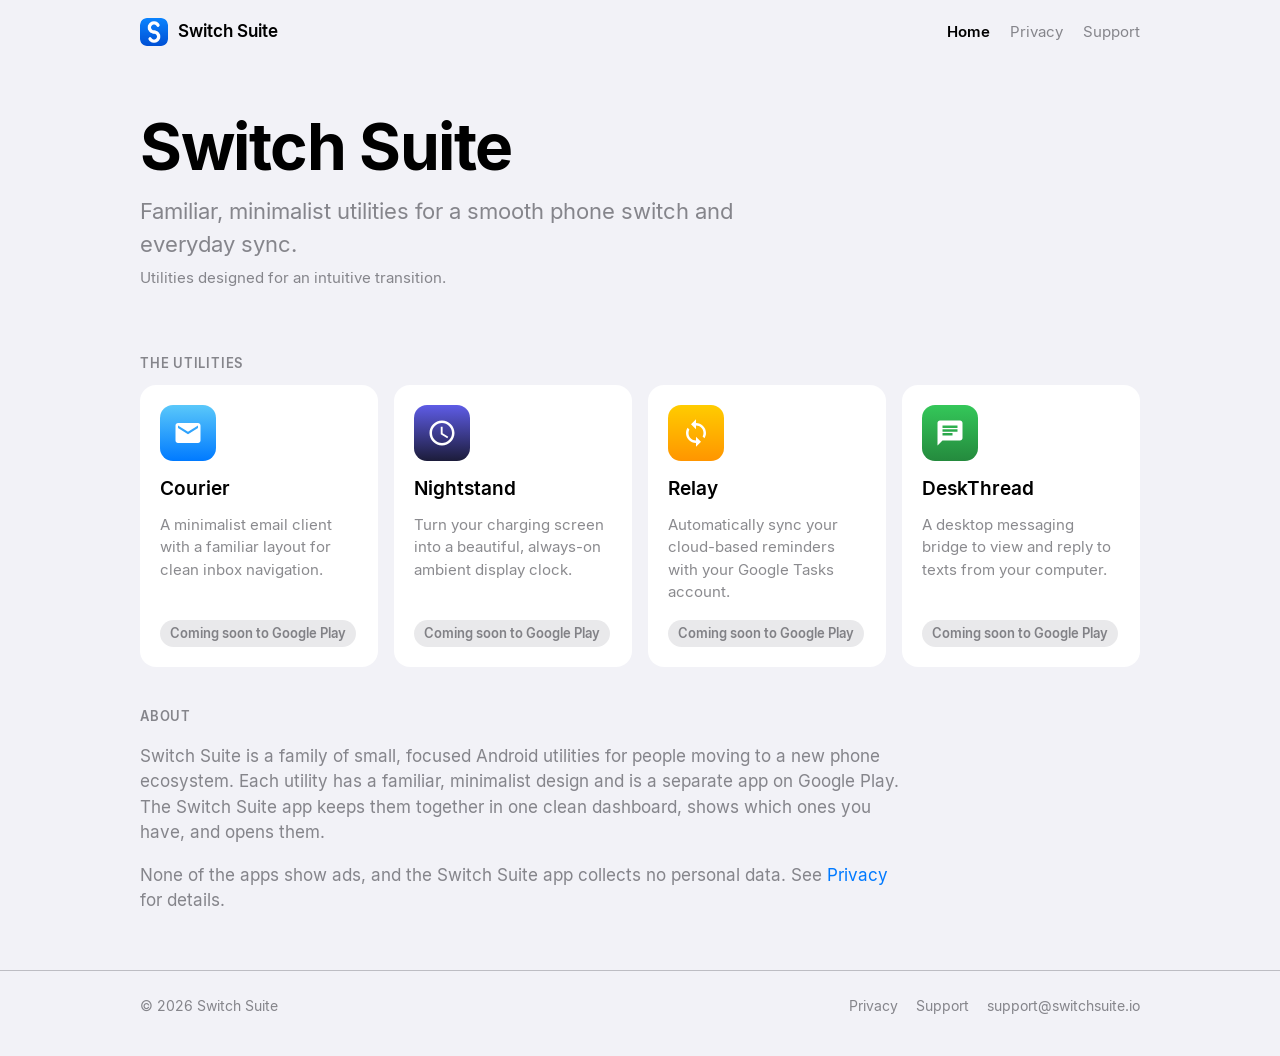
==== index.html @ 9e785598 "switchsuite.io: landing, privacy policy, support, 404 Plain static HTML/CSS with self-hosted Inter (" ====
<!doctype html>
<html lang="en">
<head>
<meta charset="utf-8">
<meta name="viewport" content="width=device-width, initial-scale=1">
<title>Switch Suite</title>
<meta name="description" content="Familiar, minimalist utilities for a smooth phone switch and everyday sync.">
<meta name="color-scheme" content="light dark">
<meta name="theme-color" content="#F2F2F7" media="(prefers-color-scheme: light)">
<meta name="theme-color" content="#000000" media="(prefers-color-scheme: dark)">
<link rel="icon" href="favicon.svg" type="image/svg+xml">
<link rel="icon" href="favicon-32.png" type="image/png" sizes="32x32">
<link rel="stylesheet" href="assets/style.css">
</head>
<body>
<header class="site-header">
  <div class="wrap">
    <a class="brand" href="./"><img src="assets/icon-192.png" alt="" width="28" height="28">Switch Suite</a>
    <nav class="nav" aria-label="Main"><a href="./" aria-current="page">Home</a><a href="privacy/">Privacy</a><a href="support/">Support</a></nav>
  </div>
</header>
<main class="wrap">
<section class="hero">
  <h1>Switch Suite</h1>
  <p class="lede">Familiar, minimalist utilities for a smooth phone switch and everyday sync.</p>
  <p class="tagline">Utilities designed for an intuitive transition.</p>
</section>
<h2 class="section-title">The utilities</h2>
<section class="grid" aria-label="Switch Suite utilities">
  <article class="card">
    <div class="icon icon-courier" aria-hidden="true"><svg viewBox="0 0 24 24"><path d="M20,4H4c-1.1,0 -1.99,0.9 -1.99,2L2,18c0,1.1 0.9,2 2,2h16c1.1,0 2,-0.9 2,-2V6c0,-1.1 -0.9,-2 -2,-2zM20,8l-8,5 -8,-5V6l8,5 8,-5v2z"/></svg></div>
    <h3>Courier</h3>
    <p>A minimalist email client with a familiar layout for clean inbox navigation.</p>
    <span class="status">Coming soon to Google Play</span>
  </article>
  <article class="card">
    <div class="icon icon-nightstand" aria-hidden="true"><svg viewBox="0 0 24 24"><path d="M11.99,2C6.47,2 2,6.48 2,12s4.47,10 9.99,10C17.52,22 22,17.52 22,12S17.52,2 11.99,2zM12,20c-4.42,0 -8,-3.58 -8,-8s3.58,-8 8,-8 8,3.58 8,8 -3.58,8 -8,8zM12.5,7H11v6l5.25,3.15 0.75,-1.23 -4.5,-2.67z"/></svg></div>
    <h3>Nightstand</h3>
    <p>Turn your charging screen into a beautiful, always-on ambient display clock.</p>
    <span class="status">Coming soon to Google Play</span>
  </article>
  <article class="card">
    <div class="icon icon-relay" aria-hidden="true"><svg viewBox="0 0 24 24"><path d="M12,4V1L8,5l4,4V6c3.31,0 6,2.69 6,6 0,1.01 -0.25,1.97 -0.7,2.8l1.46,1.46C19.54,15.03 20,13.57 20,12c0,-4.42 -3.58,-8 -8,-8zM12,18c-3.31,0 -6,-2.69 -6,-6 0,-1.01 0.25,-1.97 0.7,-2.8L5.24,7.74C4.46,8.97 4,10.43 4,12c0,4.42 3.58,8 8,8v3l4,-4 -4,-4v3z"/></svg></div>
    <h3>Relay</h3>
    <p>Automatically sync your cloud-based reminders with your Google Tasks account.</p>
    <span class="status">Coming soon to Google Play</span>
  </article>
  <article class="card">
    <div class="icon icon-deskthread" aria-hidden="true"><svg viewBox="0 0 24 24"><path d="M20,2H4c-1.1,0 -1.99,0.9 -1.99,2L2,22l4,-4h14c1.1,0 2,-0.9 2,-2V4c0,-1.1 -0.9,-2 -2,-2zM6,9h12v2H6V9zM14,14H6v-2h8v2zM18,8H6V6h12v2z"/></svg></div>
    <h3>DeskThread</h3>
    <p>A desktop messaging bridge to view and reply to texts from your computer.</p>
    <span class="status">Coming soon to Google Play</span>
  </article>
</section>
<section class="about">
  <h2 class="section-title">About</h2>
  <p>Switch Suite is a family of small, focused Android utilities for people moving to a new phone ecosystem. Each utility has a familiar, minimalist design and is a separate app on Google Play. The Switch Suite app keeps them together in one clean dashboard, shows which ones you have, and opens them.</p>
  <p>None of the apps show ads, and the Switch Suite app collects no personal data. See <a href="privacy/">Privacy</a> for details.</p>
</section>
</main>
<footer class="site-footer">
  <div class="wrap">
    <span>&copy; 2026 Switch Suite</span>
    <nav aria-label="Footer"><a href="privacy/">Privacy</a><a href="support/">Support</a><a href="mailto:support@switchsuite.io">support@switchsuite.io</a></nav>
  </div>
</footer>
</body>
</html>
---- assets/style.css ----
/* Switch Suite site. Same tokens as the Android hub (ui/theme/Theme.kt). No external requests. */

@font-face {
  font-family: "Inter";
  src: url("fonts/Inter-Regular.ttf") format("truetype");
  font-weight: 400;
  font-style: normal;
  font-display: swap;
}
@font-face {
  font-family: "Inter";
  src: url("fonts/Inter-SemiBold.ttf") format("truetype");
  font-weight: 600;
  font-style: normal;
  font-display: swap;
}
@font-face {
  font-family: "Inter";
  src: url("fonts/Inter-Bold.ttf") format("truetype");
  font-weight: 700;
  font-style: normal;
  font-display: swap;
}

:root {
  color-scheme: light dark;
  --accent: #007AFF;
  --bg: #F2F2F7;
  --surface: #FFFFFF;
  --label: #000000;
  --secondary: rgba(60, 60, 67, 0.6);
  --separator: rgba(60, 60, 67, 0.29);
  --chip-bg: rgba(120, 120, 128, 0.16);
  --radius: 16px;
  --max: 1040px;
}

@media (prefers-color-scheme: dark) {
  :root {
    --accent: #0A84FF;
    --bg: #000000;
    --surface: #1C1C1E;
    --label: #FFFFFF;
    --secondary: rgba(235, 235, 245, 0.6);
    --separator: rgba(84, 84, 88, 0.65);
    --chip-bg: rgba(120, 120, 128, 0.32);
  }
}

* { box-sizing: border-box; }

html { -webkit-text-size-adjust: 100%; }

body {
  margin: 0;
  background: var(--bg);
  color: var(--label);
  font-family: "Inter", system-ui, "Segoe UI", Roboto, sans-serif;
  font-size: 17px;
  line-height: 1.5;
  -webkit-font-smoothing: antialiased;
}

a { color: var(--accent); text-decoration: none; }
a:hover { text-decoration: underline; }
a:focus-visible { outline: 2px solid var(--accent); outline-offset: 2px; border-radius: 4px; }

.wrap { max-width: var(--max); margin: 0 auto; padding: 0 20px; }

/* Header */
.site-header { padding: 18px 0; }
.site-header .wrap { display: flex; align-items: center; justify-content: space-between; gap: 16px; }
.brand { display: inline-flex; align-items: center; gap: 10px; color: var(--label); font-weight: 600; }
.brand:hover { text-decoration: none; }
.brand img { width: 28px; height: 28px; border-radius: 7px; }
.nav { display: flex; gap: 20px; font-size: 15px; }
.nav a { color: var(--secondary); }
.nav a[aria-current="page"] { color: var(--label); font-weight: 600; }

/* Hero */
.hero { padding: 48px 0 24px; }
.hero h1 {
  margin: 0;
  font-size: clamp(40px, 8vw, 64px);
  line-height: 1.08;
  font-weight: 700;
  letter-spacing: -0.02em;
}
.lede { margin: 14px 0 0; max-width: 640px; font-size: clamp(19px, 2.6vw, 22px); color: var(--secondary); }
.tagline { margin: 6px 0 0; font-size: 15px; color: var(--secondary); }

/* Module cards */
.section-title {
  margin: 40px 0 12px;
  font-size: 13px;
  font-weight: 600;
  letter-spacing: 0.06em;
  text-transform: uppercase;
  color: var(--secondary);
}
.grid { display: grid; gap: 16px; grid-template-columns: repeat(auto-fill, minmax(230px, 1fr)); }
.card {
  background: var(--surface);
  border-radius: var(--radius);
  padding: 20px;
  display: flex;
  flex-direction: column;
  gap: 10px;
}
.card .icon {
  width: 56px;
  height: 56px;
  border-radius: 13px;
  display: grid;
  place-items: center;
}
.card .icon svg { width: 30px; height: 30px; fill: #fff; }
.card h3 { margin: 4px 0 0; font-size: 19px; font-weight: 600; }
.card p { margin: 0; font-size: 15px; color: var(--secondary); flex: 1; }
.status {
  align-self: flex-start;
  margin-top: 6px;
  padding: 4px 10px;
  border-radius: 999px;
  background: var(--chip-bg);
  font-size: 13px;
  font-weight: 600;
  color: var(--secondary);
}

.icon-courier { background: linear-gradient(#5AC8FA, #007AFF); }
.icon-nightstand { background: linear-gradient(#5E5CE6, #1C1C3A); }
.icon-relay { background: linear-gradient(#FFCC00, #FF9500); }
.icon-deskthread { background: linear-gradient(#34C759, #248A3D); }

/* Text pages */
.page { padding: 24px 0 8px; max-width: 760px; }
.page h1 { margin: 16px 0 4px; font-size: clamp(32px, 6vw, 44px); line-height: 1.12; font-weight: 700; letter-spacing: -0.01em; }
.page h2 { margin: 36px 0 8px; font-size: 22px; font-weight: 600; }
.page h3 { margin: 24px 0 6px; font-size: 18px; font-weight: 600; }
.page p, .page li { color: var(--label); }
.page .meta { color: var(--secondary); font-size: 15px; margin: 0; }
.page code { font-size: 15px; background: var(--chip-bg); padding: 1px 6px; border-radius: 6px; }
.panel { background: var(--surface); border-radius: var(--radius); padding: 4px 20px; margin: 16px 0; }
.panel h3 { margin-top: 16px; }

.contact {
  display: inline-block;
  margin: 8px 0 0;
  padding: 12px 22px;
  border-radius: 999px;
  background: var(--accent);
  color: #fff;
  font-weight: 600;
}
.contact:hover { text-decoration: none; filter: brightness(1.08); }

.about { margin-top: 40px; max-width: 760px; }
.about p { color: var(--secondary); }

/* Footer */
.site-footer { margin-top: 56px; padding: 24px 0 40px; border-top: 0.5px solid var(--separator); font-size: 14px; color: var(--secondary); }
.site-footer .wrap { display: flex; flex-wrap: wrap; justify-content: space-between; gap: 12px; }
.site-footer nav { display: flex; gap: 18px; }
.site-footer a { color: var(--secondary); }

@media (max-width: 520px) {
  .nav { gap: 14px; }
  .hero { padding-top: 28px; }
}
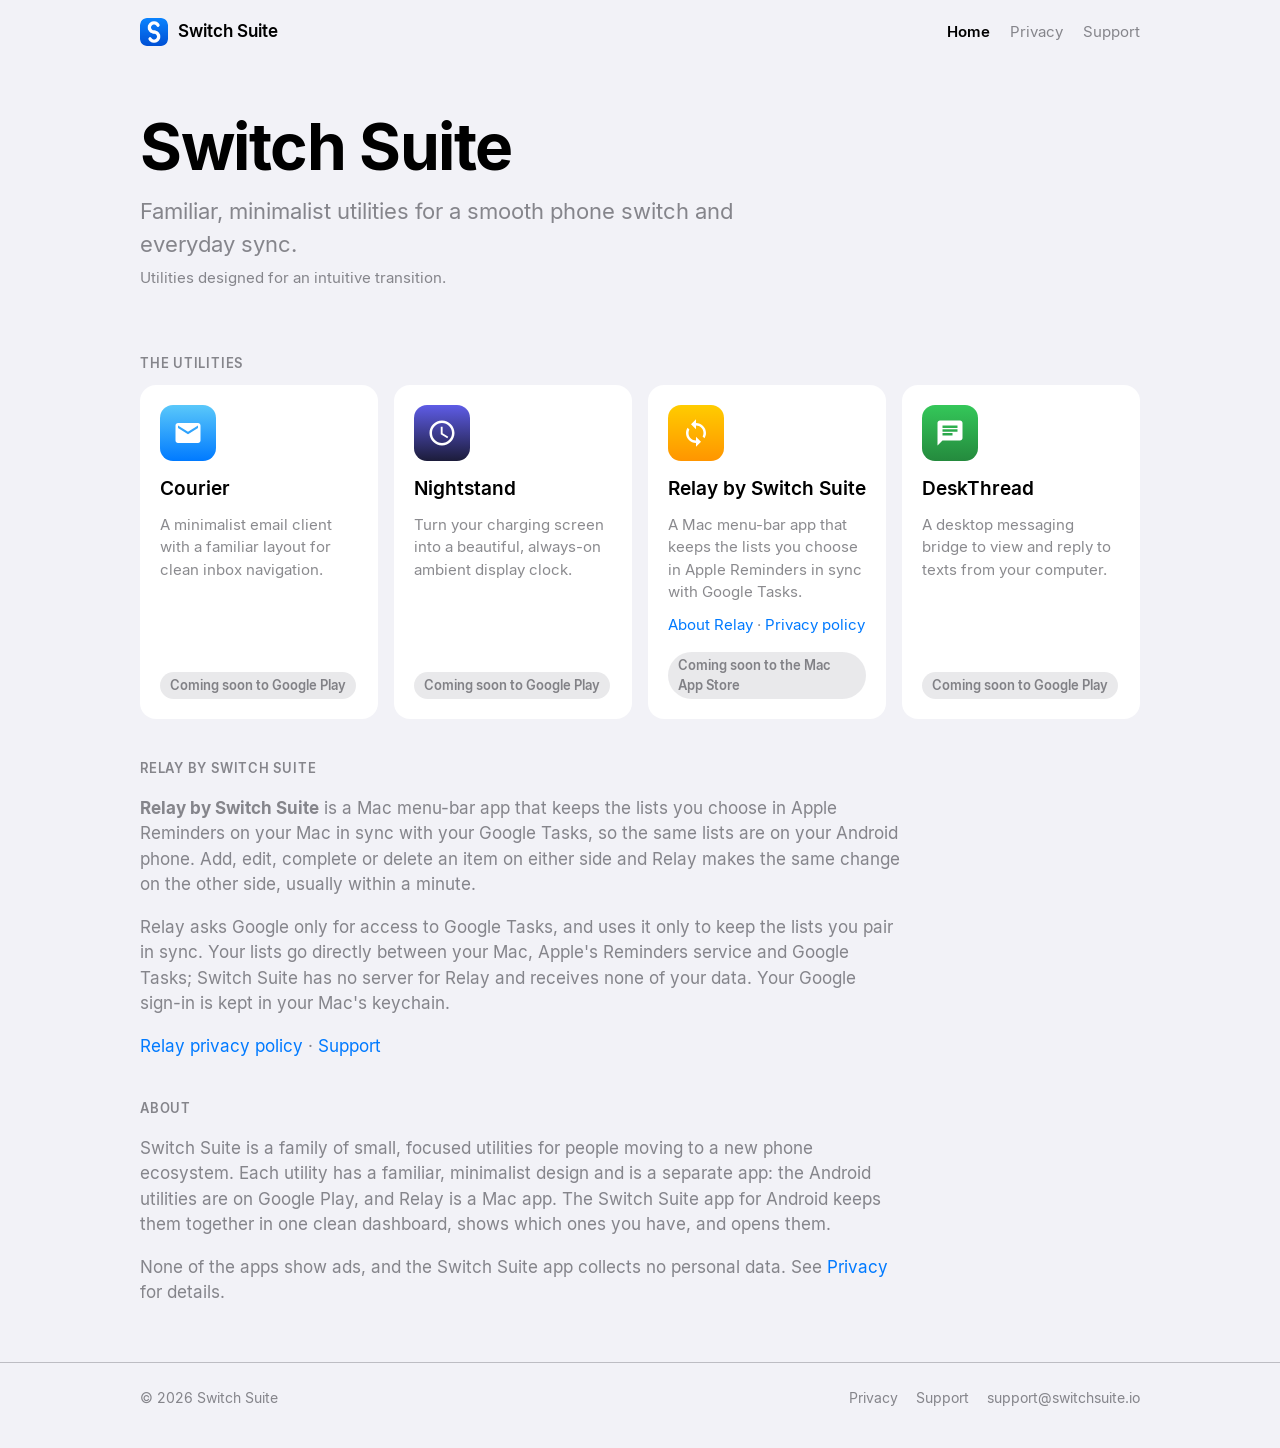
==== commit 416b48c5: "Home: Relay by Switch Suite card and section, with its privacy policy link Co-Authored-By: Claude Op" ====
--- a/index.html
+++ b/index.html
@@ -39,11 +39,12 @@
     <p>Turn your charging screen into a beautiful, always-on ambient display clock.</p>
     <span class="status">Coming soon to Google Play</span>
   </article>
-  <article class="card">
+  <article class="card" id="relay-card">
     <div class="icon icon-relay" aria-hidden="true"><svg viewBox="0 0 24 24"><path d="M12,4V1L8,5l4,4V6c3.31,0 6,2.69 6,6 0,1.01 -0.25,1.97 -0.7,2.8l1.46,1.46C19.54,15.03 20,13.57 20,12c0,-4.42 -3.58,-8 -8,-8zM12,18c-3.31,0 -6,-2.69 -6,-6 0,-1.01 0.25,-1.97 0.7,-2.8L5.24,7.74C4.46,8.97 4,10.43 4,12c0,4.42 3.58,8 8,8v3l4,-4 -4,-4v3z"/></svg></div>
-    <h3>Relay</h3>
-    <p>Automatically sync your cloud-based reminders with your Google Tasks account.</p>
-    <span class="status">Coming soon to Google Play</span>
+    <h3>Relay by Switch Suite</h3>
+    <p>A Mac menu-bar app that keeps the lists you choose in Apple Reminders in sync with Google Tasks.</p>
+    <p><a href="#relay">About Relay</a> · <a href="privacy/relay/">Privacy policy</a></p>
+    <span class="status">Coming soon to the Mac App Store</span>
   </article>
   <article class="card">
     <div class="icon icon-deskthread" aria-hidden="true"><svg viewBox="0 0 24 24"><path d="M20,2H4c-1.1,0 -1.99,0.9 -1.99,2L2,22l4,-4h14c1.1,0 2,-0.9 2,-2V4c0,-1.1 -0.9,-2 -2,-2zM6,9h12v2H6V9zM14,14H6v-2h8v2zM18,8H6V6h12v2z"/></svg></div>
@@ -52,9 +53,15 @@
     <span class="status">Coming soon to Google Play</span>
   </article>
 </section>
+<section class="about" id="relay">
+  <h2 class="section-title">Relay by Switch Suite</h2>
+  <p><strong>Relay by Switch Suite</strong> is a Mac menu-bar app that keeps the lists you choose in Apple Reminders on your Mac in sync with your Google Tasks, so the same lists are on your Android phone. Add, edit, complete or delete an item on either side and Relay makes the same change on the other side, usually within a minute.</p>
+  <p>Relay asks Google only for access to Google Tasks, and uses it only to keep the lists you pair in sync. Your lists go directly between your Mac, Apple's Reminders service and Google Tasks; Switch Suite has no server for Relay and receives none of your data. Your Google sign-in is kept in your Mac's keychain.</p>
+  <p><a href="privacy/relay/">Relay privacy policy</a> · <a href="support/">Support</a></p>
+</section>
 <section class="about">
   <h2 class="section-title">About</h2>
-  <p>Switch Suite is a family of small, focused Android utilities for people moving to a new phone ecosystem. Each utility has a familiar, minimalist design and is a separate app on Google Play. The Switch Suite app keeps them together in one clean dashboard, shows which ones you have, and opens them.</p>
+  <p>Switch Suite is a family of small, focused utilities for people moving to a new phone ecosystem. Each utility has a familiar, minimalist design and is a separate app: the Android utilities are on Google Play, and Relay is a Mac app. The Switch Suite app for Android keeps them together in one clean dashboard, shows which ones you have, and opens them.</p>
   <p>None of the apps show ads, and the Switch Suite app collects no personal data. See <a href="privacy/">Privacy</a> for details.</p>
 </section>
 </main>
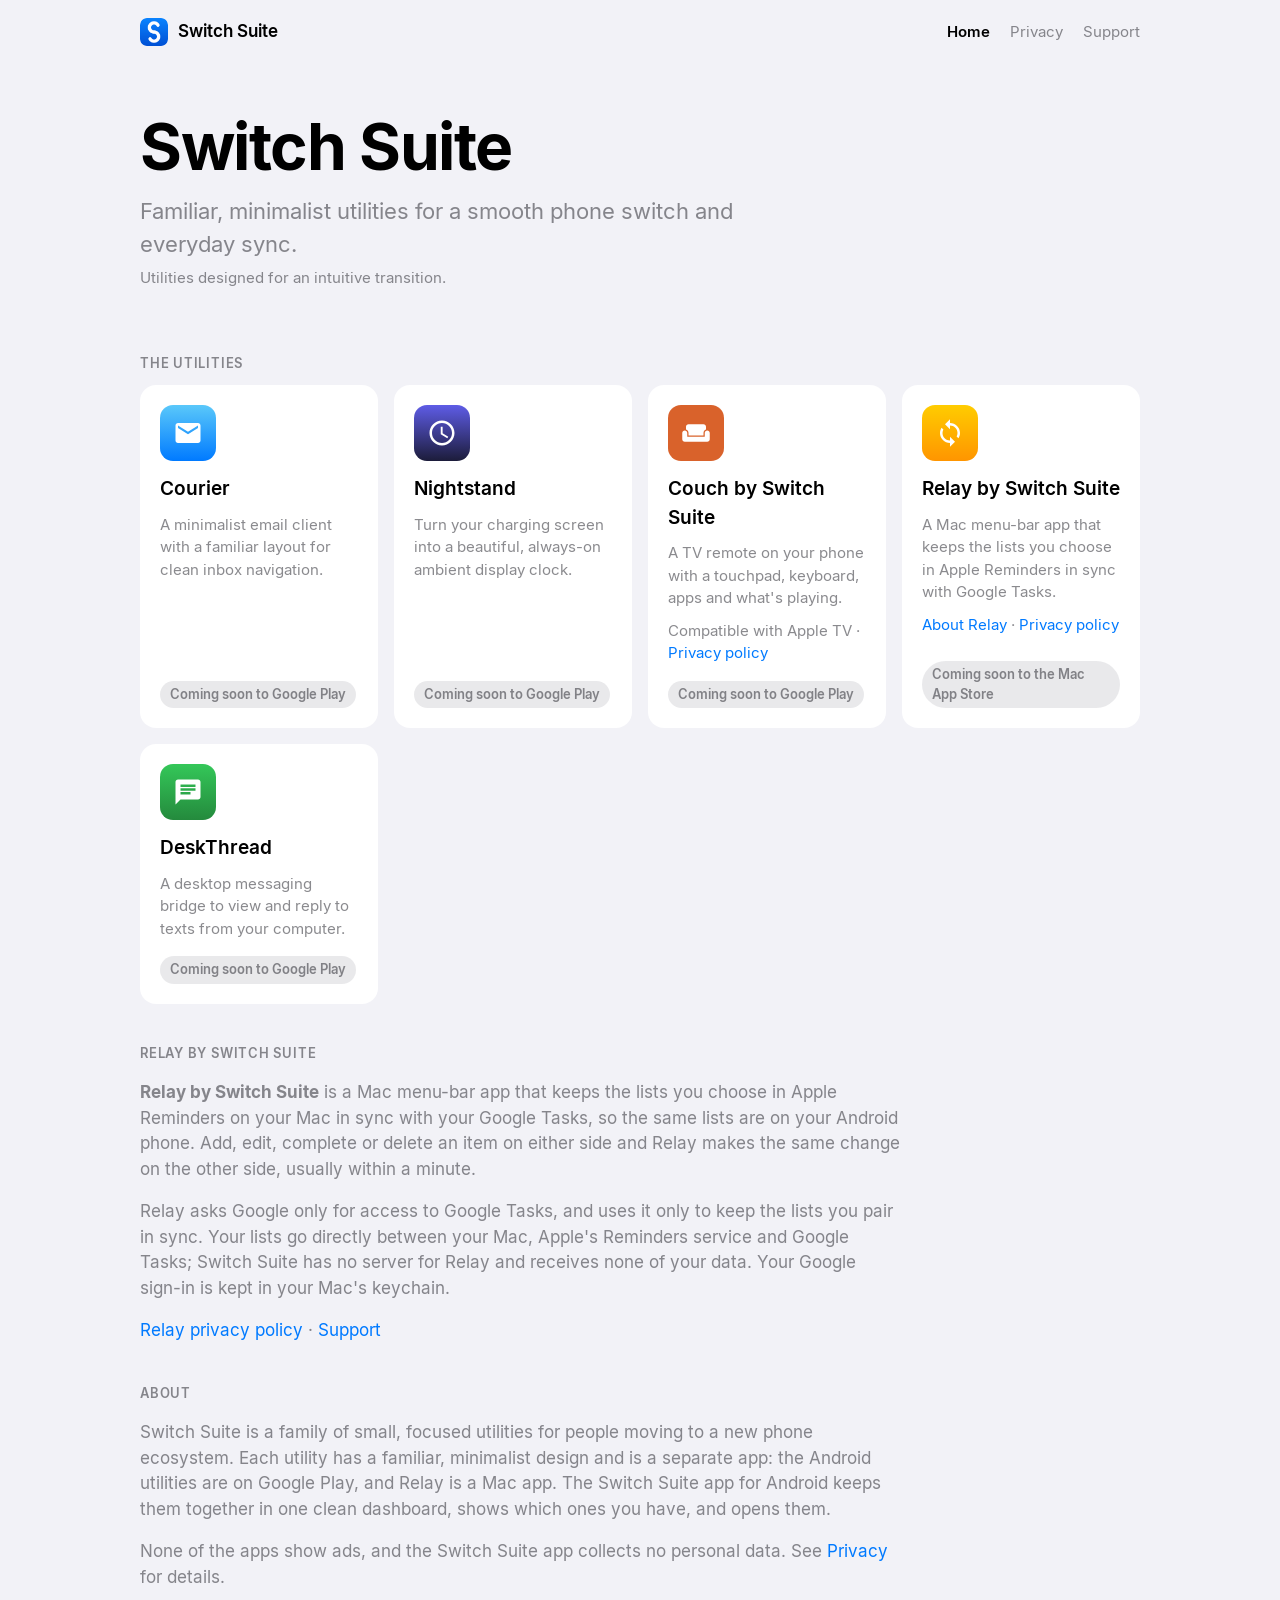
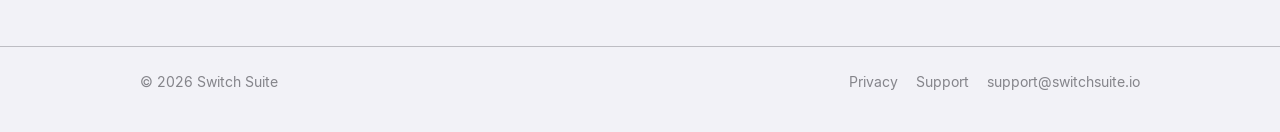
==== commit 5f6b0e3f: "Couch: privacy policy at /privacy/couch/ (linked from /privacy/), home card (coming soon to Google P" ====
--- a/index.html
+++ b/index.html
@@ -39,6 +39,13 @@
     <p>Turn your charging screen into a beautiful, always-on ambient display clock.</p>
     <span class="status">Coming soon to Google Play</span>
   </article>
+  <article class="card">
+    <div class="icon icon-couch" aria-hidden="true"><svg viewBox="0 0 24 24"><path d="M21,10c-1.1,0 -2,0.9 -2,2v3H5v-3c0,-1.1 -0.9,-2 -2,-2s-2,0.9 -2,2v5c0,1.1 0.9,2 2,2h18c1.1,0 2,-0.9 2,-2v-5C23,10.9 22.1,10 21,10zM18,5H6C4.9,5 4,5.9 4,7v2.15c1.16,0.41 2,1.51 2,2.82V14h12v-2.03c0,-1.3 0.84,-2.4 2,-2.82V7C20,5.9 19.1,5 18,5z"/></svg></div>
+    <h3>Couch by Switch Suite</h3>
+    <p>A TV remote on your phone with a touchpad, keyboard, apps and what&#x27;s playing.</p>
+    <p>Compatible with Apple TV · <a href="privacy/couch/">Privacy policy</a></p>
+    <span class="status">Coming soon to Google Play</span>
+  </article>
   <article class="card" id="relay-card">
     <div class="icon icon-relay" aria-hidden="true"><svg viewBox="0 0 24 24"><path d="M12,4V1L8,5l4,4V6c3.31,0 6,2.69 6,6 0,1.01 -0.25,1.97 -0.7,2.8l1.46,1.46C19.54,15.03 20,13.57 20,12c0,-4.42 -3.58,-8 -8,-8zM12,18c-3.31,0 -6,-2.69 -6,-6 0,-1.01 0.25,-1.97 0.7,-2.8L5.24,7.74C4.46,8.97 4,10.43 4,12c0,4.42 3.58,8 8,8v3l4,-4 -4,-4v3z"/></svg></div>
     <h3>Relay by Switch Suite</h3>
--- a/assets/style.css
+++ b/assets/style.css
@@ -131,6 +131,7 @@
 .icon-courier { background: linear-gradient(#5AC8FA, #007AFF); }
 .icon-nightstand { background: linear-gradient(#5E5CE6, #1C1C3A); }
 .icon-relay { background: linear-gradient(#FFCC00, #FF9500); }
+.icon-couch { background: #D9622B; }
 .icon-deskthread { background: linear-gradient(#34C759, #248A3D); }
 
 /* Text pages */
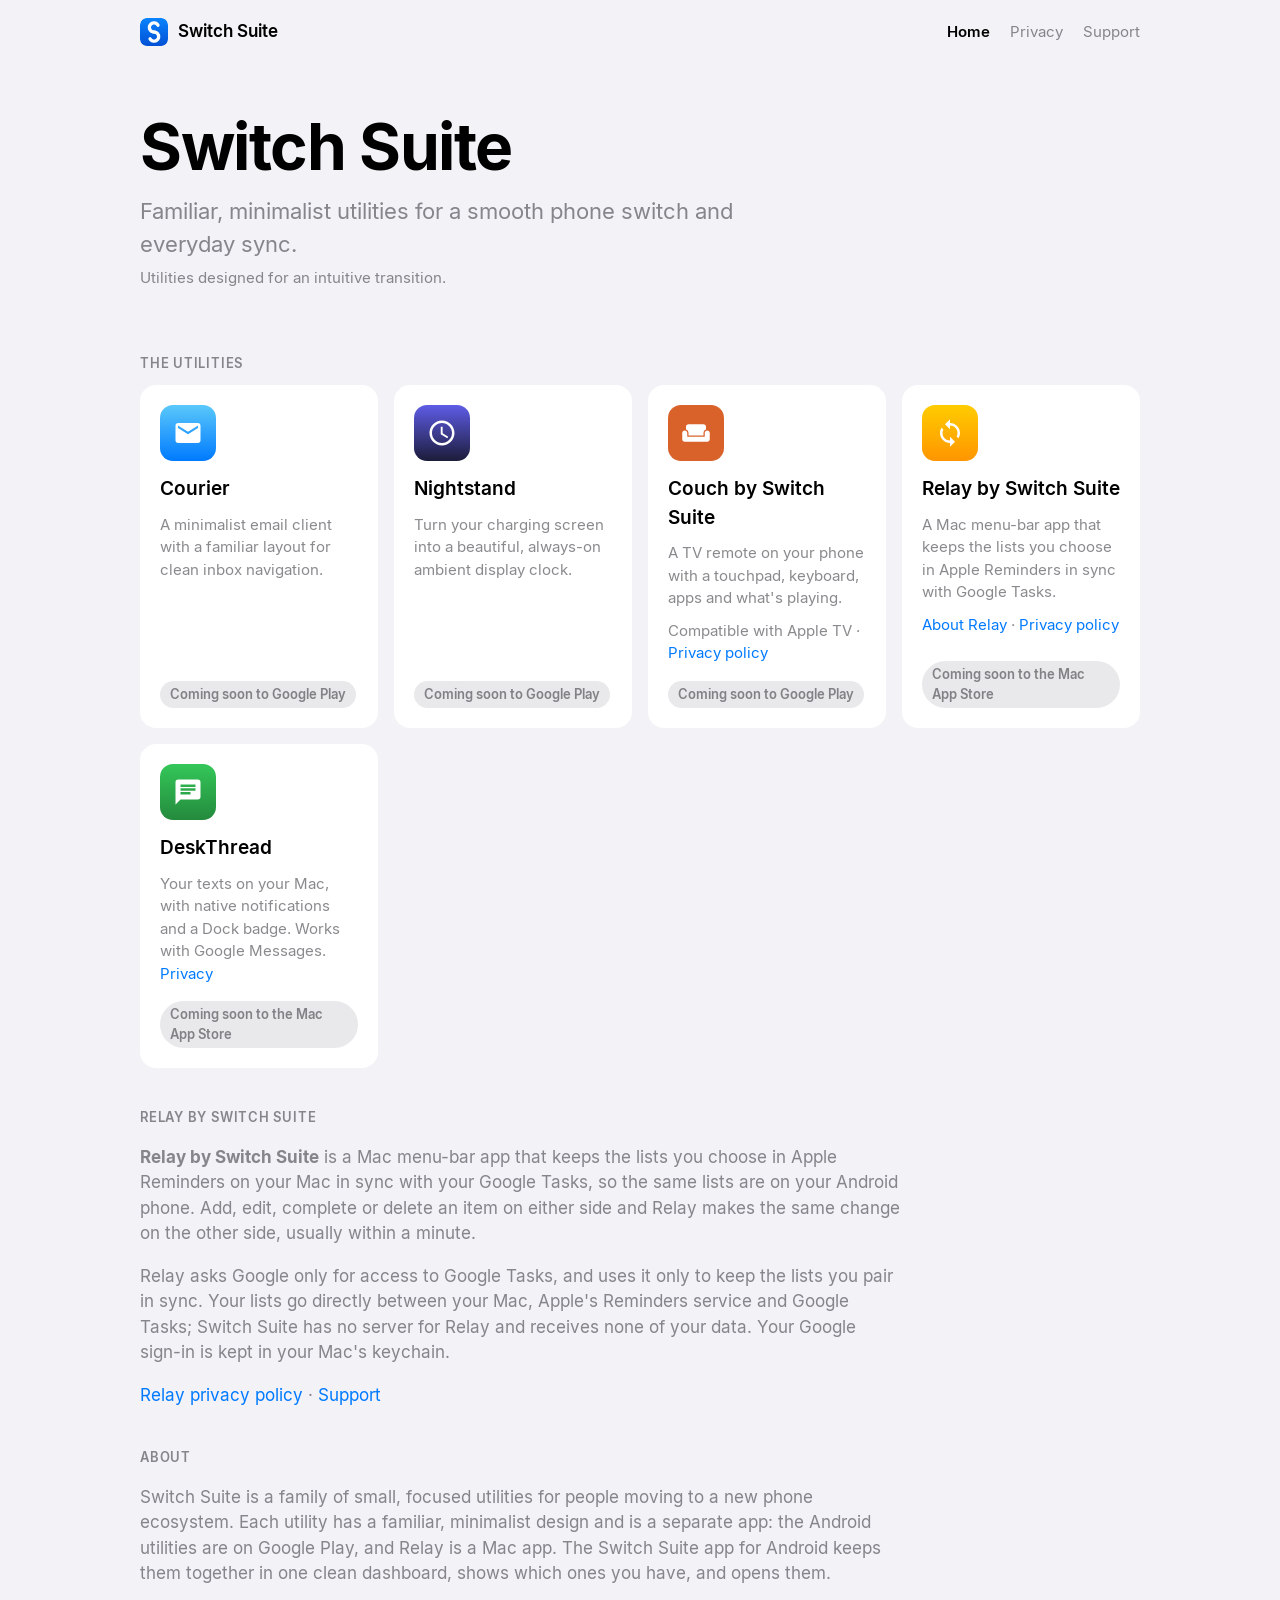
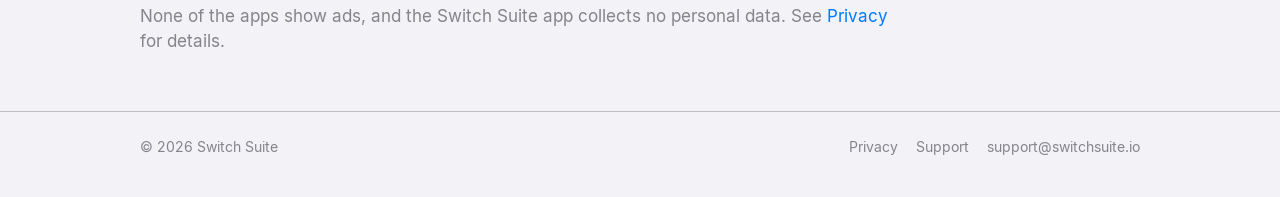
==== commit 36a7978c: "DeskThread: privacy policy at /privacy/deskthread/ (linked from /privacy/); home card is a Mac app t" ====
--- a/index.html
+++ b/index.html
@@ -56,8 +56,8 @@
   <article class="card">
     <div class="icon icon-deskthread" aria-hidden="true"><svg viewBox="0 0 24 24"><path d="M20,2H4c-1.1,0 -1.99,0.9 -1.99,2L2,22l4,-4h14c1.1,0 2,-0.9 2,-2V4c0,-1.1 -0.9,-2 -2,-2zM6,9h12v2H6V9zM14,14H6v-2h8v2zM18,8H6V6h12v2z"/></svg></div>
     <h3>DeskThread</h3>
-    <p>A desktop messaging bridge to view and reply to texts from your computer.</p>
-    <span class="status">Coming soon to Google Play</span>
+    <p>Your texts on your Mac, with native notifications and a Dock badge. Works with Google Messages. <a href="privacy/deskthread/">Privacy</a></p>
+    <span class="status">Coming soon to the Mac App Store</span>
   </article>
 </section>
 <section class="about" id="relay">
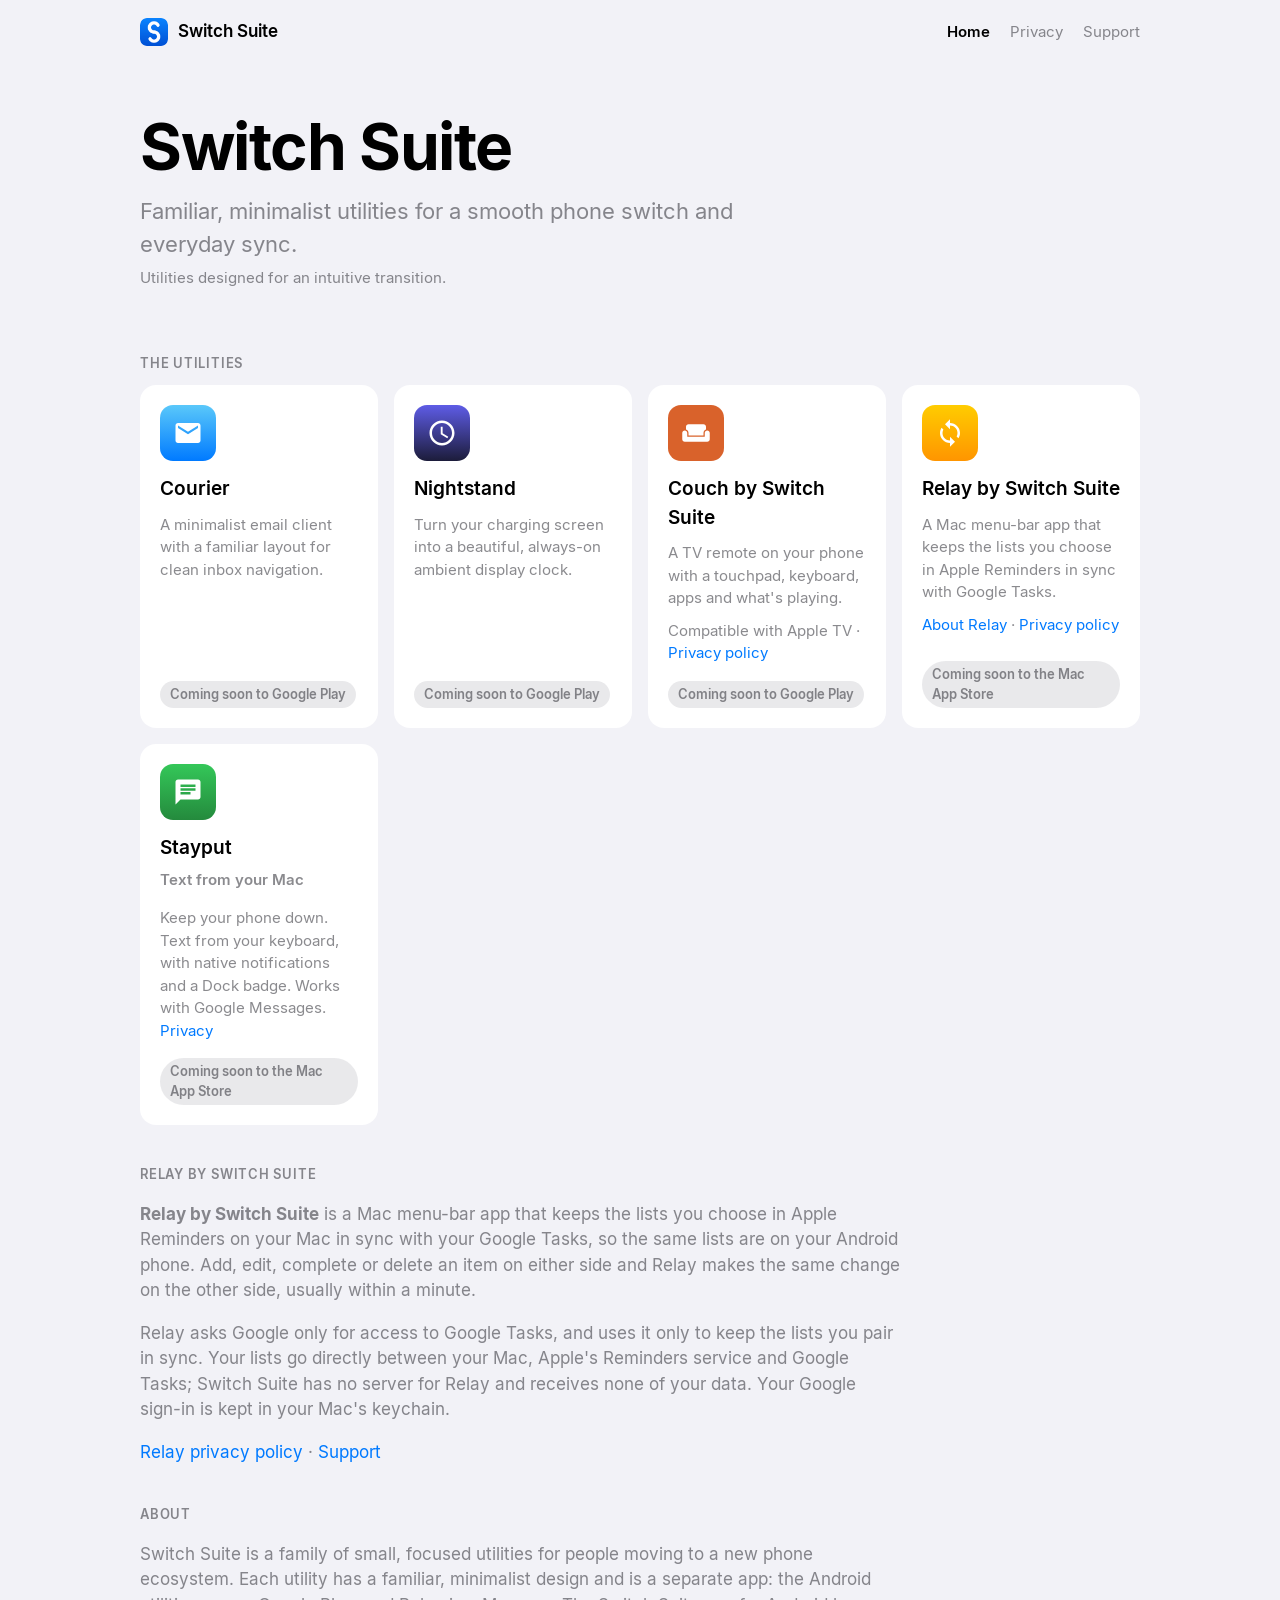
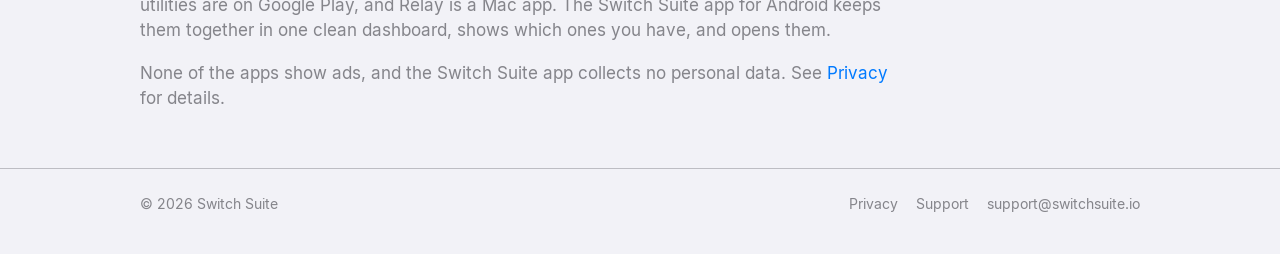
==== commit dc679835: "Rename DeskThread to Stayput: card (Text from your Mac), policy at /privacy/stayput/, redirect at /p" ====
--- a/index.html
+++ b/index.html
@@ -54,9 +54,10 @@
     <span class="status">Coming soon to the Mac App Store</span>
   </article>
   <article class="card">
-    <div class="icon icon-deskthread" aria-hidden="true"><svg viewBox="0 0 24 24"><path d="M20,2H4c-1.1,0 -1.99,0.9 -1.99,2L2,22l4,-4h14c1.1,0 2,-0.9 2,-2V4c0,-1.1 -0.9,-2 -2,-2zM6,9h12v2H6V9zM14,14H6v-2h8v2zM18,8H6V6h12v2z"/></svg></div>
-    <h3>DeskThread</h3>
-    <p>Your texts on your Mac, with native notifications and a Dock badge. Works with Google Messages. <a href="privacy/deskthread/">Privacy</a></p>
+    <div class="icon icon-stayput" aria-hidden="true"><svg viewBox="0 0 24 24"><path d="M20,2H4c-1.1,0 -1.99,0.9 -1.99,2L2,22l4,-4h14c1.1,0 2,-0.9 2,-2V4c0,-1.1 -0.9,-2 -2,-2zM6,9h12v2H6V9zM14,14H6v-2h8v2zM18,8H6V6h12v2z"/></svg></div>
+    <h3>Stayput</h3>
+    <p class="subtitle">Text from your Mac</p>
+    <p>Keep your phone down. Text from your keyboard, with native notifications and a Dock badge. Works with Google Messages. <a href="privacy/stayput/">Privacy</a></p>
     <span class="status">Coming soon to the Mac App Store</span>
   </article>
 </section>
--- a/assets/style.css
+++ b/assets/style.css
@@ -132,7 +132,7 @@
 .icon-nightstand { background: linear-gradient(#5E5CE6, #1C1C3A); }
 .icon-relay { background: linear-gradient(#FFCC00, #FF9500); }
 .icon-couch { background: #D9622B; }
-.icon-deskthread { background: linear-gradient(#34C759, #248A3D); }
+.icon-stayput { background: linear-gradient(#34C759, #248A3D); }
 
 /* Text pages */
 .page { padding: 24px 0 8px; max-width: 760px; }
@@ -169,3 +169,5 @@
   .nav { gap: 14px; }
   .hero { padding-top: 28px; }
 }
+
+.card .subtitle { margin: -4px 0 6px; font-weight: 600; color: var(--secondary); }
